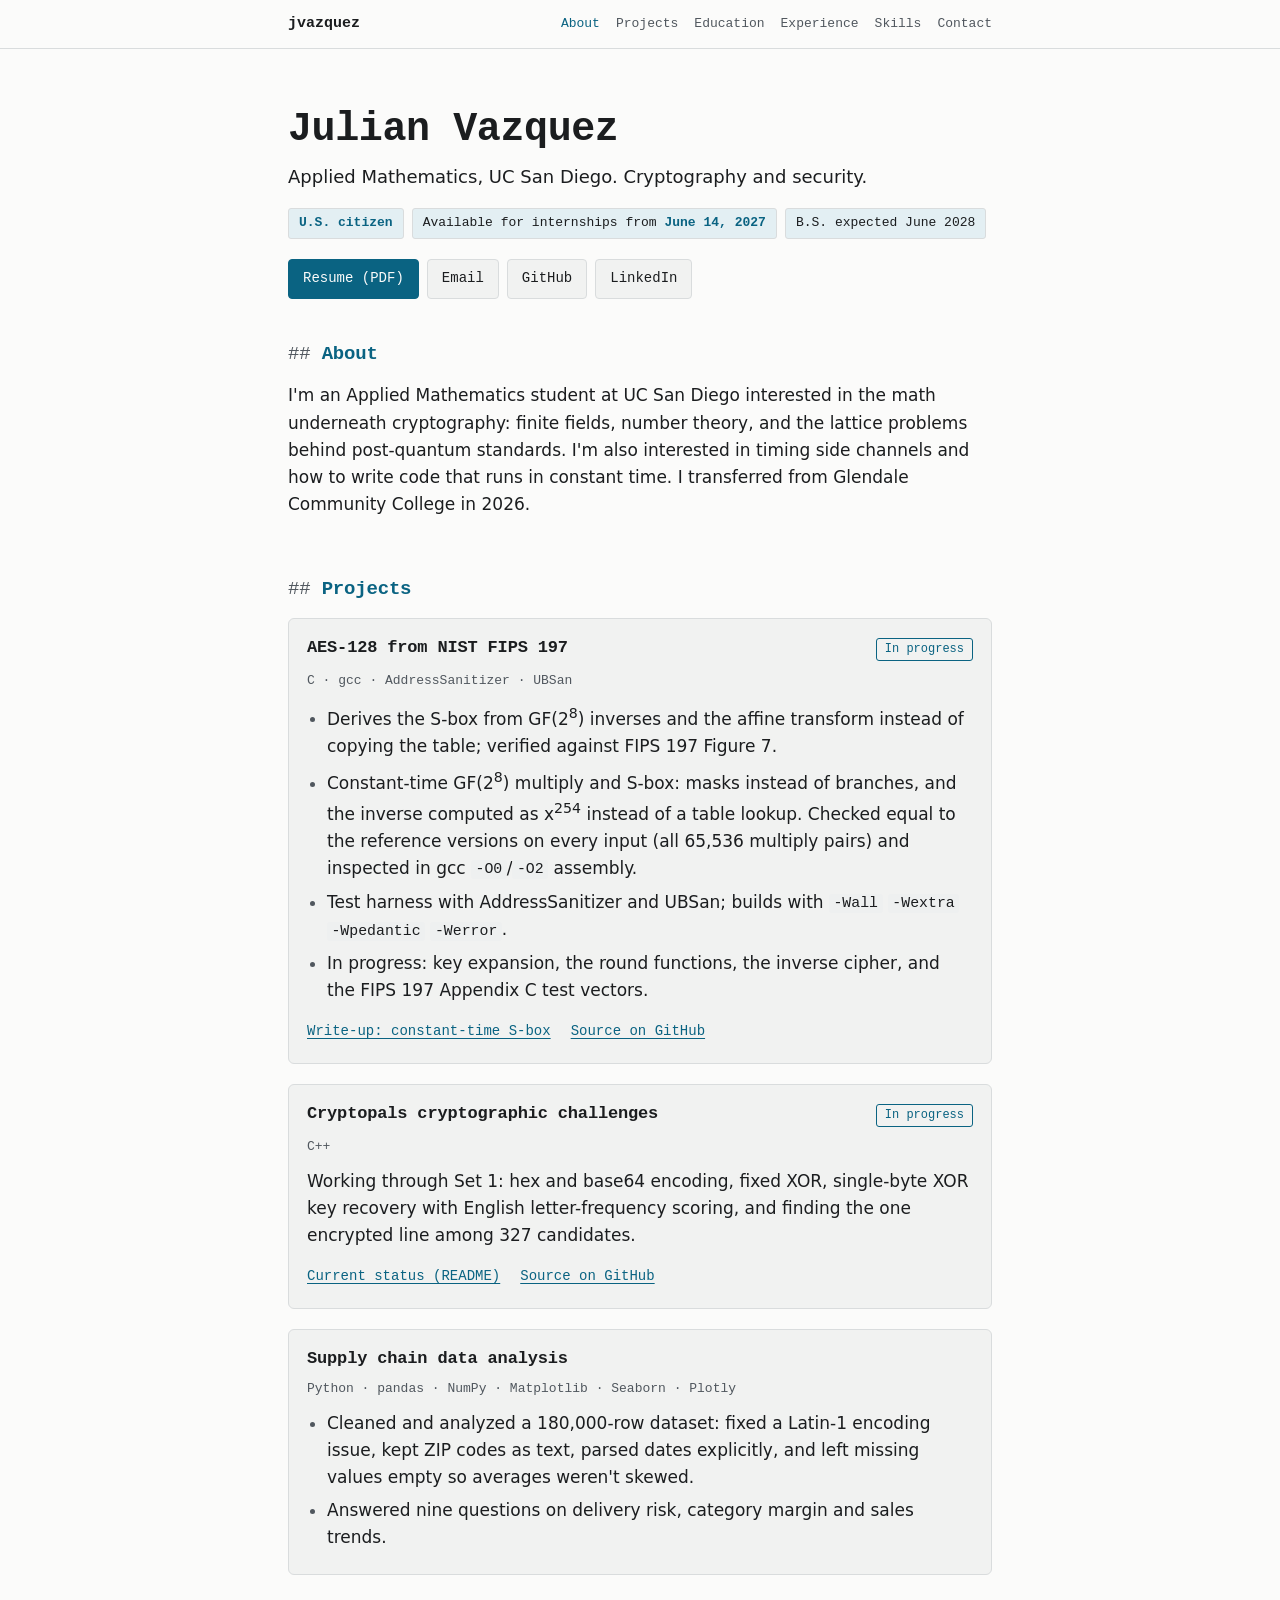
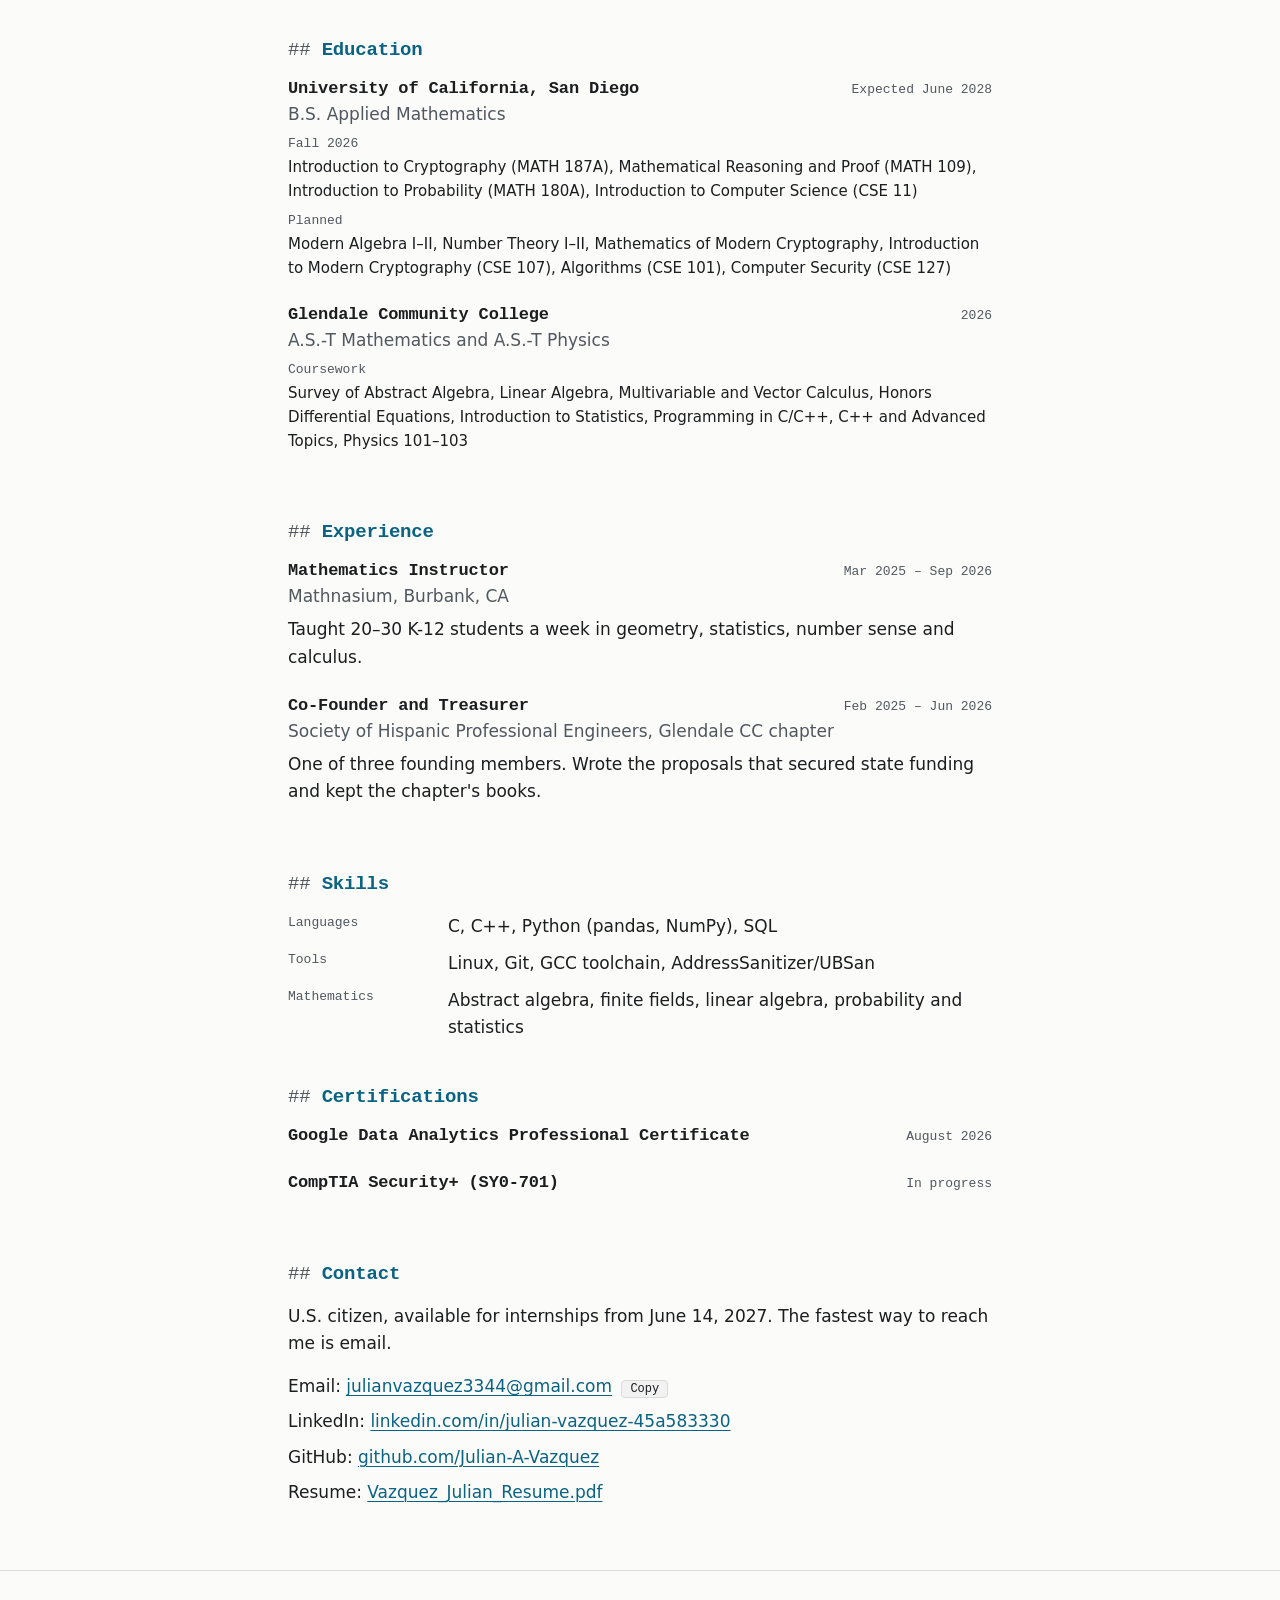
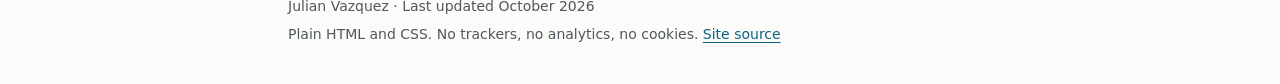
==== index.html @ f9cd2e95 "Add portfolio site: one-page index, AES-128 write-up, 404 Plain static HTML/CSS with a small optiona" ====
<!DOCTYPE html>
<html lang="en">
<head>
  <meta charset="utf-8">
  <meta name="viewport" content="width=device-width, initial-scale=1">
  <title>Julian Vazquez · Applied Mathematics, Cryptography and Security</title>
  <meta name="description" content="Julian Vazquez, Applied Mathematics student at UC San Diego focused on cryptography and security. U.S. citizen, available for internships from June 14, 2027.">
  <meta name="author" content="Julian Vazquez">
  <link rel="canonical" href="https://julian-a-vazquez.github.io/">
  <meta name="color-scheme" content="light dark">
  <meta name="theme-color" content="#fbfbfa" media="(prefers-color-scheme: light)">
  <meta name="theme-color" content="#111416" media="(prefers-color-scheme: dark)">
  <meta property="og:type" content="website">
  <meta property="og:title" content="Julian Vazquez · Cryptography and Security">
  <meta property="og:description" content="Applied Mathematics, UC San Diego. AES-128 from FIPS 197 in constant-time C, Cryptopals in C++. U.S. citizen, available for internships from June 14, 2027.">
  <meta property="og:url" content="https://julian-a-vazquez.github.io/">
  <!-- TODO (optional): add a 1200x630 preview image at assets/og-image.png and uncomment:
  <meta property="og:image" content="https://julian-a-vazquez.github.io/assets/og-image.png"> -->
  <link rel="icon" href="assets/favicon.svg" type="image/svg+xml">
  <link rel="stylesheet" href="css/style.css">
  <script src="js/main.js" defer></script>
</head>
<body>
  <a class="skip-link" href="#main">Skip to content</a>

  <nav class="site-nav" aria-label="Sections">
    <div class="wrap">
      <a class="home" href="#top">jvazquez</a>
      <ul>
        <li class="nav-optional"><a href="#about">About</a></li>
        <li><a href="#projects">Projects</a></li>
        <li><a href="#education">Education</a></li>
        <li class="nav-optional"><a href="#experience">Experience</a></li>
        <li class="nav-optional"><a href="#skills">Skills</a></li>
        <li><a href="#contact">Contact</a></li>
      </ul>
    </div>
  </nav>

  <main id="main">
    <header class="hero wrap" id="top">
      <!-- TODO (optional): add a headshot. Save it as assets/photo.jpg (square, about 400x400),
           then add above the <h1>:
           <img src="assets/photo.jpg" alt="Julian Vazquez" width="120" height="120" class="photo">
           and a .photo rule in css/style.css (e.g. border-radius: 50%). -->
      <h1>Julian Vazquez</h1>
      <p class="tagline">Applied Mathematics, UC San Diego. Cryptography and security.</p>

      <ul class="facts">
        <li><strong>U.S. citizen</strong></li>
        <li>Available for internships from <strong>June 14, 2027</strong></li>
        <li>B.S. expected June 2028</li>
      </ul>

      <ul class="links">
        <li><a class="button primary" href="assets/Vazquez_Julian_Resume.pdf" download type="application/pdf">Resume (PDF)</a></li>
        <li><a class="button" href="mailto:julianvazquez3344@gmail.com">Email</a></li>
        <li><a class="button" href="https://github.com/Julian-A-Vazquez">GitHub</a></li>
        <li><a class="button" href="https://www.linkedin.com/in/julian-vazquez-45a583330">LinkedIn</a></li>
      </ul>
    </header>

    <section id="about" class="wrap" aria-labelledby="about-h">
      <h2 id="about-h">About</h2>
      <p>
        I'm an Applied Mathematics student at UC San Diego interested in the math underneath
        cryptography: finite fields, number theory, and the lattice problems behind post-quantum
        standards. I'm also interested in timing side channels and how to write code that runs in
        constant time. I transferred from Glendale Community College in 2026.
      </p>
    </section>

    <section id="projects" class="wrap" aria-labelledby="projects-h">
      <h2 id="projects-h">Projects</h2>

      <article class="card" aria-labelledby="p-aes">
        <div class="card-head">
          <h3 id="p-aes">AES-128 from NIST FIPS 197</h3>
          <span class="tag progress">In progress</span>
        </div>
        <p class="stack">C · gcc · AddressSanitizer · UBSan</p>
        <ul class="bullets">
          <li>Derives the S-box from GF(2<sup>8</sup>) inverses and the affine transform instead of
            copying the table; verified against FIPS 197 Figure 7.</li>
          <li>Constant-time GF(2<sup>8</sup>) multiply and S-box: masks instead of branches, and the
            inverse computed as x<sup>254</sup> instead of a table lookup. Checked equal to the
            reference versions on every input (all 65,536 multiply pairs) and inspected in
            gcc <code>-O0</code>/<code>-O2</code> assembly.</li>
          <li>Test harness with AddressSanitizer and UBSan; builds with
            <code>-Wall</code> <code>-Wextra</code> <code>-Wpedantic</code> <code>-Werror</code>.</li>
          <li>In progress: key expansion, the round functions, the inverse cipher, and the FIPS 197
            Appendix C test vectors.</li>
        </ul>
        <ul class="card-links">
          <li><a href="aes.html">Write-up: constant-time S-box</a></li>
          <li><a href="https://github.com/Julian-A-Vazquez/aes-128-fips197">Source on GitHub</a></li>
        </ul>
      </article>

      <article class="card" aria-labelledby="p-cryptopals">
        <div class="card-head">
          <h3 id="p-cryptopals">Cryptopals cryptographic challenges</h3>
          <span class="tag progress">In progress</span>
        </div>
        <p class="stack">C++</p>
        <p>
          Working through Set 1: hex and base64 encoding, fixed XOR, single-byte XOR key recovery
          with English letter-frequency scoring, and finding the one encrypted line among 327
          candidates.
        </p>
        <ul class="card-links">
          <li><a href="https://github.com/Julian-A-Vazquez/cryptopals-cryptographic-challenges#readme">Current status (README)</a></li>
          <li><a href="https://github.com/Julian-A-Vazquez/cryptopals-cryptographic-challenges">Source on GitHub</a></li>
        </ul>
      </article>

      <article class="card" aria-labelledby="p-supply">
        <div class="card-head">
          <h3 id="p-supply">Supply chain data analysis</h3>
        </div>
        <p class="stack">Python · pandas · NumPy · Matplotlib · Seaborn · Plotly</p>
        <ul class="bullets">
          <li>Cleaned and analyzed a 180,000-row dataset: fixed a Latin-1 encoding issue, kept ZIP
            codes as text, parsed dates explicitly, and left missing values empty so averages
            weren't skewed.</li>
          <li>Answered nine questions on delivery risk, category margin and sales trends.</li>
        </ul>
        <!-- TODO: no repository or notebook link was provided for this project. If one exists,
             add it here in the same format as the other cards:
             <ul class="card-links"><li><a href="https://github.com/Julian-A-Vazquez/REPO">Source on GitHub</a></li></ul>
             and re-check that the bullets above match what the repo shows. -->
      </article>
    </section>

    <section id="education" class="wrap" aria-labelledby="education-h">
      <h2 id="education-h">Education</h2>

      <div class="entry">
        <div class="entry-head">
          <h3>University of California, San Diego</h3>
          <span class="date">Expected June 2028</span>
        </div>
        <p class="where">B.S. Applied Mathematics</p>
        <dl class="courses">
          <dt>Fall 2026</dt>
          <dd>Introduction to Cryptography (MATH 187A), Mathematical Reasoning and Proof (MATH 109),
            Introduction to Probability (MATH 180A), Introduction to Computer Science (CSE 11)</dd>
          <dt>Planned</dt>
          <dd>Modern Algebra I–II, Number Theory I–II, Mathematics of Modern Cryptography,
            Introduction to Modern Cryptography (CSE 107), Algorithms (CSE 101),
            Computer Security (CSE 127)</dd>
        </dl>
      </div>

      <div class="entry">
        <div class="entry-head">
          <h3>Glendale Community College</h3>
          <span class="date">2026</span>
        </div>
        <p class="where">A.S.-T Mathematics and A.S.-T Physics</p>
        <dl class="courses">
          <dt>Coursework</dt>
          <dd>Survey of Abstract Algebra, Linear Algebra, Multivariable and Vector Calculus,
            Honors Differential Equations, Introduction to Statistics, Programming in C/C++,
            C++ and Advanced Topics, Physics 101–103</dd>
        </dl>
      </div>
    </section>

    <section id="experience" class="wrap" aria-labelledby="experience-h">
      <h2 id="experience-h">Experience</h2>

      <div class="entry">
        <div class="entry-head">
          <h3>Mathematics Instructor</h3>
          <span class="date">Mar 2025 – Sep 2026</span>
        </div>
        <p class="where">Mathnasium, Burbank, CA</p>
        <p>Taught 20–30 K-12 students a week in geometry, statistics, number sense and calculus.</p>
      </div>

      <div class="entry">
        <div class="entry-head">
          <h3>Co-Founder and Treasurer</h3>
          <span class="date">Feb 2025 – Jun 2026</span>
        </div>
        <p class="where">Society of Hispanic Professional Engineers, Glendale CC chapter</p>
        <p>One of three founding members. Wrote the proposals that secured state funding and kept
          the chapter's books.</p>
      </div>
    </section>

    <section id="skills" class="wrap" aria-labelledby="skills-h">
      <h2 id="skills-h">Skills</h2>
      <dl class="skills">
        <dt>Languages</dt>
        <dd>C, C++, Python (pandas, NumPy), SQL</dd>
        <dt>Tools</dt>
        <dd>Linux, Git, GCC toolchain, AddressSanitizer/UBSan</dd>
        <dt>Mathematics</dt>
        <dd>Abstract algebra, finite fields, linear algebra, probability and statistics</dd>
      </dl>
    </section>

    <section id="certifications" class="wrap" aria-labelledby="certifications-h">
      <h2 id="certifications-h">Certifications</h2>
      <div class="entry">
        <div class="entry-head">
          <h3>Google Data Analytics Professional Certificate</h3>
          <span class="date">August 2026</span>
        </div>
        <!-- TODO (optional): link the credential (Coursera/Credly verification URL) here. -->
      </div>
      <div class="entry">
        <div class="entry-head">
          <h3>CompTIA Security+ (SY0-701)</h3>
          <span class="date">In progress</span>
        </div>
      </div>
    </section>

    <section id="contact" class="wrap" aria-labelledby="contact-h">
      <h2 id="contact-h">Contact</h2>
      <p>
        U.S. citizen, available for internships from June 14, 2027. The fastest way to reach me is
        email.
      </p>
      <ul class="plain">
        <li>Email: <a href="mailto:julianvazquez3344@gmail.com">julianvazquez3344@gmail.com</a>
          <button type="button" class="button copy-btn" data-copy="julianvazquez3344@gmail.com" hidden>Copy</button>
          <span class="copy-status" data-copy-status aria-live="polite"></span></li>
        <li>LinkedIn: <a href="https://www.linkedin.com/in/julian-vazquez-45a583330">linkedin.com/in/julian-vazquez-45a583330</a></li>
        <li>GitHub: <a href="https://github.com/Julian-A-Vazquez">github.com/Julian-A-Vazquez</a></li>
        <li>Resume: <a href="assets/Vazquez_Julian_Resume.pdf" download type="application/pdf">Vazquez_Julian_Resume.pdf</a></li>
      </ul>
    </section>
  </main>

  <footer class="site-footer">
    <div class="wrap">
      <p>Julian Vazquez · Last updated October 2026</p>
      <p>Plain HTML and CSS. No trackers, no analytics, no cookies.
        <a href="https://github.com/Julian-A-Vazquez/Julian-A-Vazquez.github.io">Site source</a></p>
    </div>
  </footer>
</body>
</html>
---- css/style.css ----
/* Julian Vazquez — portfolio stylesheet.
   One accent color, system fonts only (no web-font requests), light and dark
   themes from prefers-color-scheme. */

:root {
  color-scheme: light dark;

  --bg: #fbfbfa;
  --surface: #f1f2f1;
  --text: #1b1d1f;
  --muted: #50575e;
  --border: #d9dcdd;
  --accent: #0a6382;
  --accent-soft: #e3eff3;
  --code-bg: #eef0f0;

  --mono: ui-monospace, "SFMono-Regular", Menlo, Consolas, "Liberation Mono", monospace;
  --sans: system-ui, -apple-system, "Segoe UI", Roboto, "Helvetica Neue", Arial, sans-serif;

  --measure: 44rem;
  --gutter: 1rem;
}

@media (prefers-color-scheme: dark) {
  :root {
    --bg: #111416;
    --surface: #181c1f;
    --text: #e3e6e8;
    --muted: #a3abb2;
    --border: #2c3236;
    --accent: #6cc6e3;
    --accent-soft: #15272e;
    --code-bg: #1a1f22;
  }
}

*,
*::before,
*::after {
  box-sizing: border-box;
}

html {
  -webkit-text-size-adjust: 100%;
  text-size-adjust: 100%;
  scroll-padding-top: 4rem;
}

@media (prefers-reduced-motion: no-preference) {
  html {
    scroll-behavior: smooth;
  }
}

body {
  margin: 0;
  background: var(--bg);
  color: var(--text);
  font-family: var(--sans);
  font-size: 1.0625rem;
  line-height: 1.6;
}

/* ---------- Layout ---------- */

.wrap {
  width: 100%;
  max-width: calc(var(--measure) + 2 * var(--gutter));
  margin: 0 auto;
  padding-left: var(--gutter);
  padding-right: var(--gutter);
}

main {
  padding-bottom: 3rem;
}

section {
  padding: 2.25rem 0 0.5rem;
}

/* ---------- Skip link ---------- */

.skip-link {
  position: absolute;
  left: var(--gutter);
  top: -3rem;
  z-index: 10;
  padding: 0.5rem 0.75rem;
  background: var(--text);
  color: var(--bg);
  font-family: var(--mono);
  font-size: 0.875rem;
}

.skip-link:focus {
  top: 0.5rem;
}

/* ---------- Site nav ---------- */

.site-nav {
  position: sticky;
  top: 0;
  z-index: 5;
  background: var(--bg);
  border-bottom: 1px solid var(--border);
}

.site-nav .wrap {
  display: flex;
  align-items: center;
  gap: 1rem;
  min-height: 3rem;
}

.site-nav .home {
  font-family: var(--mono);
  font-weight: 700;
  font-size: 0.9375rem;
  color: var(--text);
  text-decoration: none;
  white-space: nowrap;
}

.site-nav ul {
  display: flex;
  gap: 0.25rem 1rem;
  margin: 0 0 0 auto;
  padding: 0;
  list-style: none;
  overflow-x: auto;
  scrollbar-width: none;
}

.site-nav ul::-webkit-scrollbar {
  display: none;
}

.site-nav ul a {
  display: inline-block;
  padding: 0.75rem 0;
  font-family: var(--mono);
  font-size: 0.8125rem;
  color: var(--muted);
  text-decoration: none;
  white-space: nowrap;
}

.site-nav ul a:hover,
.site-nav ul a[aria-current="true"] {
  color: var(--accent);
}

/* On narrow screens show only the most useful nav items. */
@media (max-width: 34rem) {
  .site-nav .nav-optional {
    display: none;
  }
}

/* ---------- Type ---------- */

h1,
h2,
h3 {
  font-family: var(--mono);
  line-height: 1.25;
  letter-spacing: -0.01em;
}

h1 {
  margin: 0 0 0.5rem;
  font-size: 2rem;
}

h2 {
  margin: 0 0 1rem;
  font-size: 1.1875rem;
  color: var(--accent);
}

h2::before {
  content: "## ";
  color: var(--muted);
  font-weight: 400;
}

h3 {
  margin: 0;
  font-size: 1.0625rem;
}

p {
  margin: 0 0 1rem;
}

a {
  color: var(--accent);
  text-underline-offset: 0.18em;
  text-decoration-thickness: 1px;
}

a:hover {
  text-decoration-thickness: 2px;
}

:focus-visible {
  outline: 2px solid var(--accent);
  outline-offset: 2px;
}

strong {
  font-weight: 650;
}

.muted {
  color: var(--muted);
}

code,
pre,
kbd {
  font-family: var(--mono);
  font-size: 0.875em;
}

:not(pre) > code {
  padding: 0.1em 0.3em;
  background: var(--code-bg);
  border-radius: 3px;
  white-space: nowrap;
}

pre {
  margin: 0 0 1rem;
  padding: 0.875rem 1rem;
  overflow-x: auto;
  background: var(--code-bg);
  border: 1px solid var(--border);
  border-radius: 4px;
  line-height: 1.5;
  tab-size: 4;
}

pre code {
  font-size: 0.8125rem;
}

figure {
  margin: 0 0 1.25rem;
}

figcaption {
  margin-top: -0.5rem;
  margin-bottom: 1rem;
  font-size: 0.875rem;
  color: var(--muted);
}

ul.plain {
  margin: 0;
  padding: 0;
  list-style: none;
}

ul.bullets {
  margin: 0 0 1rem;
  padding-left: 1.25rem;
}

ul.bullets li {
  margin-bottom: 0.375rem;
}

ul.bullets li::marker {
  color: var(--muted);
}

/* ---------- Hero ---------- */

.hero {
  padding-top: 2.5rem;
  padding-bottom: 0.5rem;
}

.hero .tagline {
  margin: 0 0 0.25rem;
  font-size: 1.125rem;
}

.facts {
  display: flex;
  flex-wrap: wrap;
  gap: 0.5rem;
  margin: 1rem 0 1.25rem;
  padding: 0;
  list-style: none;
}

.facts li {
  padding: 0.25rem 0.625rem;
  font-family: var(--mono);
  font-size: 0.8125rem;
  color: var(--text);
  background: var(--accent-soft);
  border: 1px solid var(--border);
  border-radius: 3px;
}

.facts li strong {
  color: var(--accent);
}

.links {
  display: flex;
  flex-wrap: wrap;
  gap: 0.5rem;
  margin: 0;
  padding: 0;
  list-style: none;
}

.button {
  display: inline-flex;
  align-items: center;
  gap: 0.4rem;
  min-height: 2.5rem;
  padding: 0.4rem 0.875rem;
  font-family: var(--mono);
  font-size: 0.875rem;
  color: var(--text);
  text-decoration: none;
  background: var(--surface);
  border: 1px solid var(--border);
  border-radius: 4px;
  cursor: pointer;
}

.button:hover {
  border-color: var(--accent);
  color: var(--accent);
  text-decoration: none;
}

.button.primary {
  color: var(--bg);
  background: var(--accent);
  border-color: var(--accent);
}

.button.primary:hover {
  color: var(--bg);
  background: var(--text);
  border-color: var(--text);
}

/* ---------- Cards / entries ---------- */

.card {
  margin-bottom: 1.25rem;
  padding: 1.125rem 1.125rem 0.375rem;
  background: var(--surface);
  border: 1px solid var(--border);
  border-radius: 6px;
}

.card:hover {
  border-color: var(--muted);
}

.card-head {
  display: flex;
  flex-wrap: wrap;
  align-items: baseline;
  justify-content: space-between;
  gap: 0.25rem 1rem;
  margin-bottom: 0.625rem;
}

.tag {
  display: inline-block;
  padding: 0.05rem 0.5rem;
  font-family: var(--mono);
  font-size: 0.75rem;
  color: var(--muted);
  border: 1px solid var(--border);
  border-radius: 3px;
  white-space: nowrap;
}

.tag.progress {
  color: var(--accent);
  border-color: var(--accent);
}

.stack {
  margin: 0 0 0.625rem;
  font-family: var(--mono);
  font-size: 0.8125rem;
  color: var(--muted);
}

.card-links {
  display: flex;
  flex-wrap: wrap;
  gap: 0.25rem 1.25rem;
  margin: 0 0 0.875rem;
  padding: 0;
  list-style: none;
  font-family: var(--mono);
  font-size: 0.875rem;
}

.entry {
  margin-bottom: 1.5rem;
}

.entry-head {
  display: flex;
  flex-wrap: wrap;
  align-items: baseline;
  justify-content: space-between;
  gap: 0 1rem;
}

.entry .where {
  margin: 0 0 0.375rem;
  color: var(--muted);
}

.date {
  font-family: var(--mono);
  font-size: 0.8125rem;
  color: var(--muted);
  white-space: nowrap;
}

.courses {
  margin: 0 0 0.75rem;
  font-size: 0.9375rem;
}

.courses dt {
  font-family: var(--mono);
  font-size: 0.8125rem;
  color: var(--muted);
}

.courses dd {
  margin: 0 0 0.5rem;
}

/* ---------- Skills ---------- */

.skills {
  display: grid;
  gap: 0.75rem;
  margin: 0;
}

.skills dt {
  font-family: var(--mono);
  font-size: 0.8125rem;
  color: var(--muted);
}

.skills dd {
  margin: 0;
}

@media (min-width: 40rem) {
  .skills {
    grid-template-columns: 9rem 1fr;
    gap: 0.625rem 1rem;
  }
}

/* ---------- Status table (project page) ---------- */

.status {
  width: 100%;
  margin: 0 0 1.25rem;
  border-collapse: collapse;
  font-size: 0.9375rem;
}

.status th,
.status td {
  padding: 0.5rem 0.5rem 0.5rem 0;
  text-align: left;
  vertical-align: top;
  border-bottom: 1px solid var(--border);
}

.status th {
  font-family: var(--mono);
  font-size: 0.8125rem;
  font-weight: 400;
  color: var(--muted);
}

.status td:first-child {
  width: 7.5rem;
  font-family: var(--mono);
  font-size: 0.8125rem;
  white-space: nowrap;
}

.done {
  color: var(--accent);
}

.todo-state {
  color: var(--muted);
}

/* ---------- Page header for sub-pages ---------- */

.page-head {
  padding-top: 2.25rem;
}

.breadcrumb {
  margin: 0 0 1rem;
  font-family: var(--mono);
  font-size: 0.875rem;
}

.lede {
  font-size: 1.125rem;
}

.toc {
  margin: 0 0 1rem;
  padding: 0.875rem 1rem;
  background: var(--surface);
  border: 1px solid var(--border);
  border-radius: 6px;
  font-family: var(--mono);
  font-size: 0.875rem;
}

.toc ol {
  margin: 0.25rem 0 0;
  padding-left: 1.5rem;
}

/* ---------- Footer ---------- */

.site-footer {
  padding: 1.5rem 0 2rem;
  border-top: 1px solid var(--border);
  font-size: 0.875rem;
  color: var(--muted);
}

.site-footer p {
  margin: 0 0 0.375rem;
}

/* ---------- Small helpers ---------- */

.visually-hidden {
  position: absolute !important;
  width: 1px;
  height: 1px;
  margin: -1px;
  padding: 0;
  overflow: hidden;
  clip: rect(0 0 0 0);
  white-space: nowrap;
  border: 0;
}

.copy-btn {
  min-height: 0;
  margin-left: 0.25rem;
  padding: 0.05rem 0.5rem;
  font-size: 0.75rem;
}

ul.plain li {
  margin-bottom: 0.5rem;
  overflow-wrap: anywhere;
}

.copy-status {
  font-family: var(--mono);
  font-size: 0.8125rem;
  color: var(--muted);
}

@media (min-width: 40rem) {
  :root {
    --gutter: 1.5rem;
  }

  h1 {
    font-size: 2.5rem;
  }

  .hero {
    padding-top: 3.5rem;
  }
}

@media print {
  .site-nav,
  .skip-link,
  .copy-btn {
    display: none;
  }

  a {
    color: inherit;
  }

  .card {
    break-inside: avoid;
  }
}
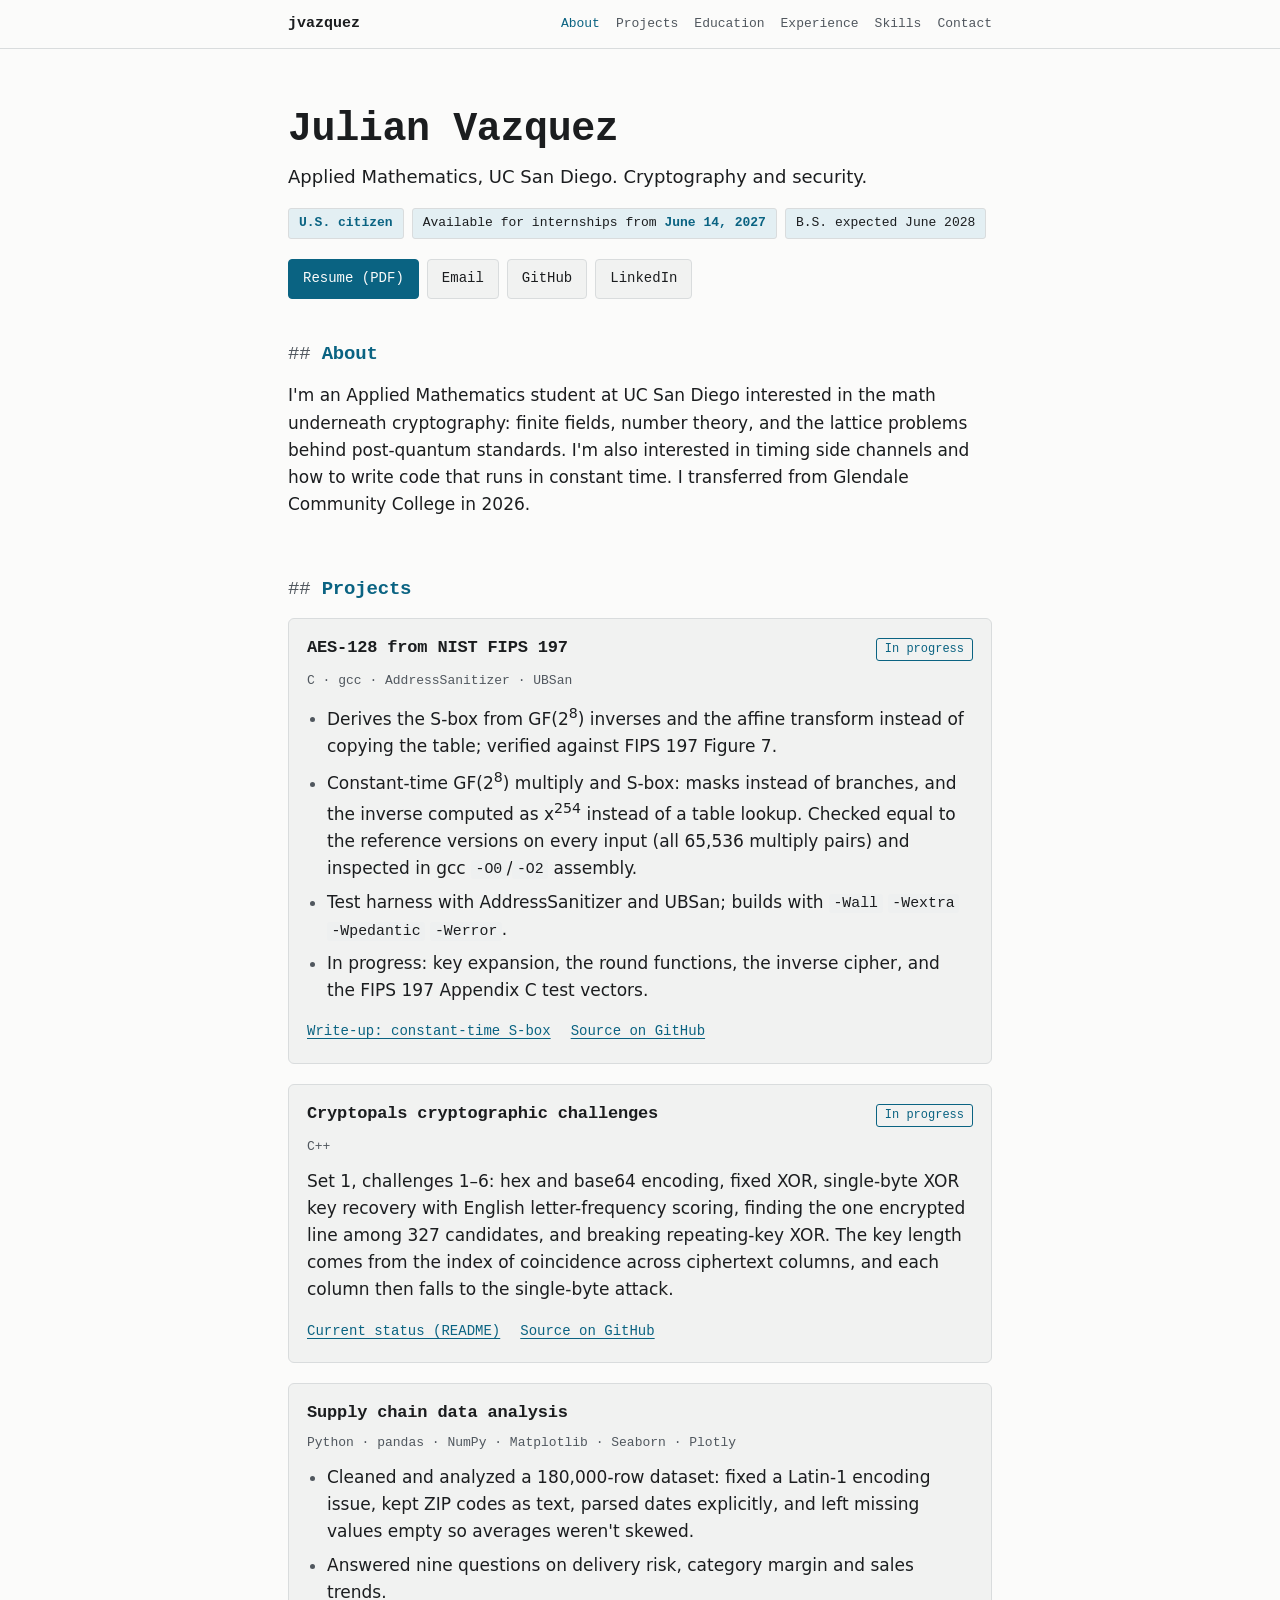
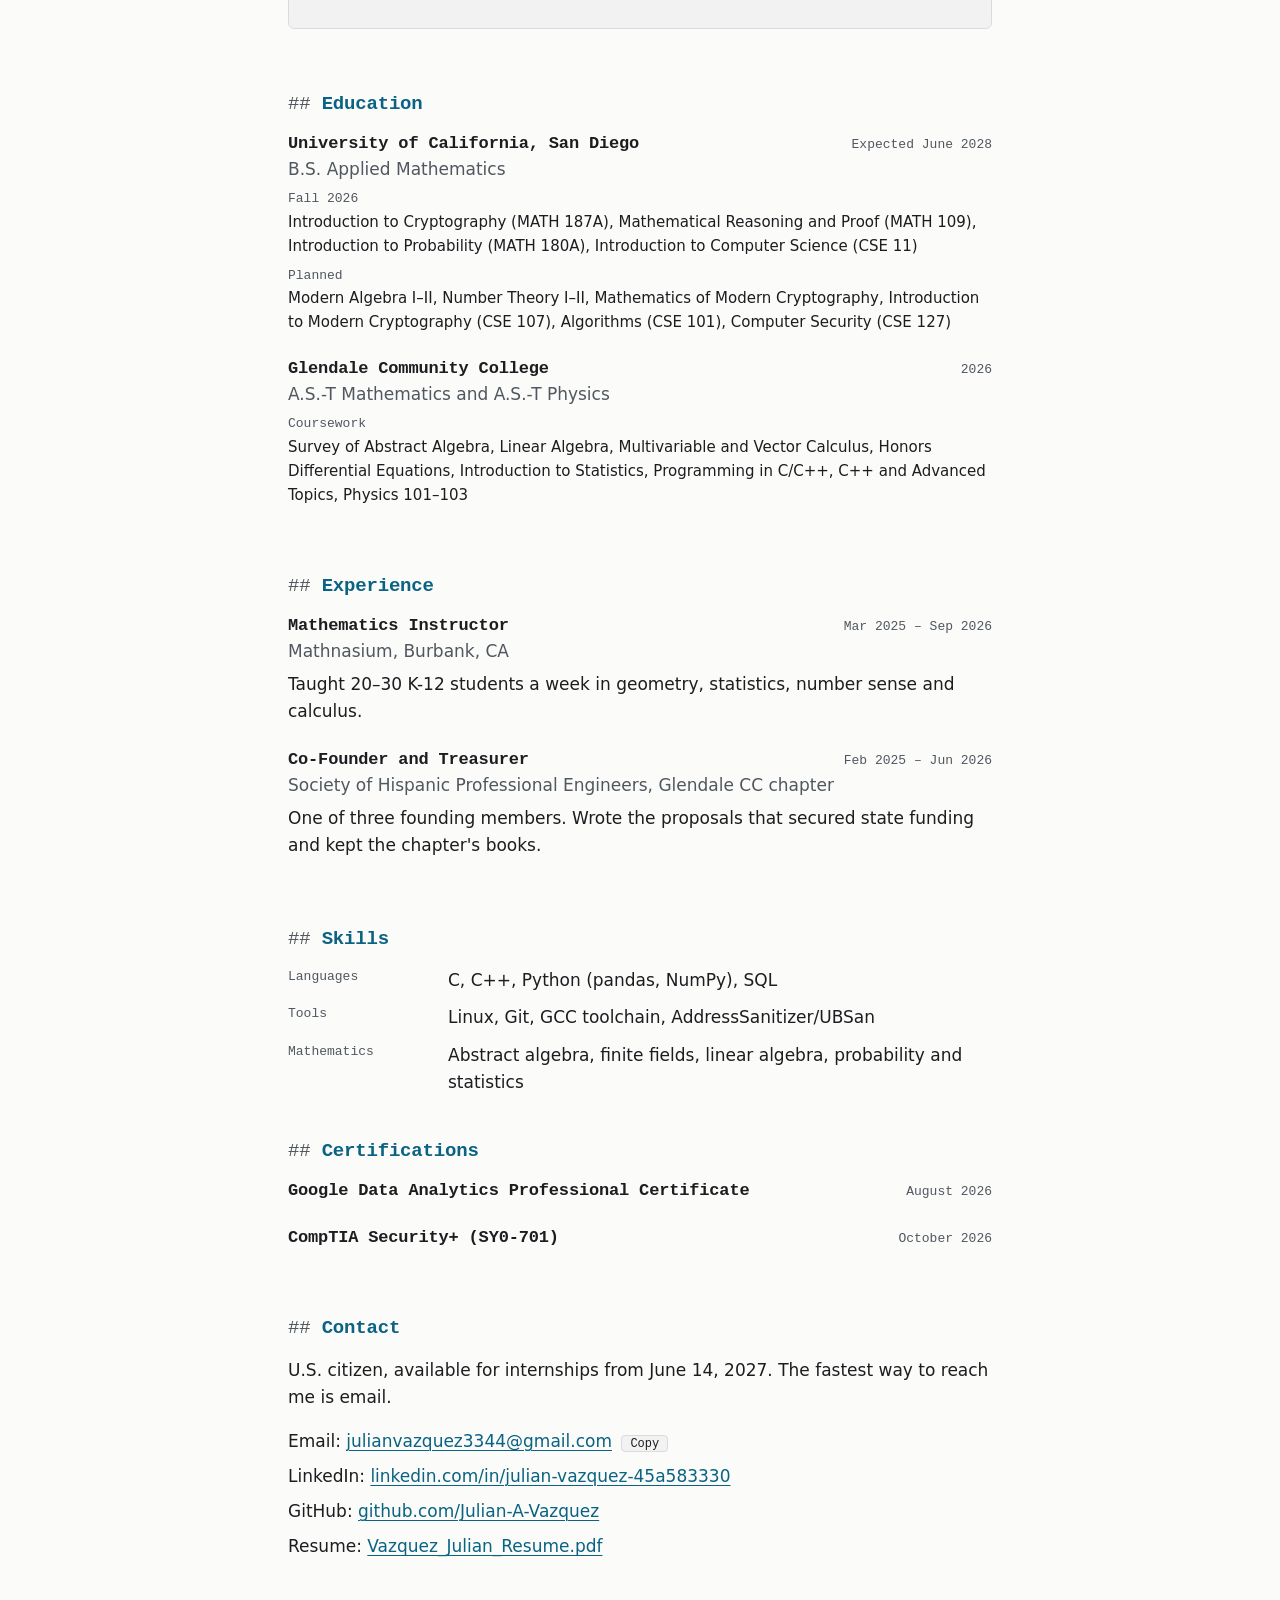
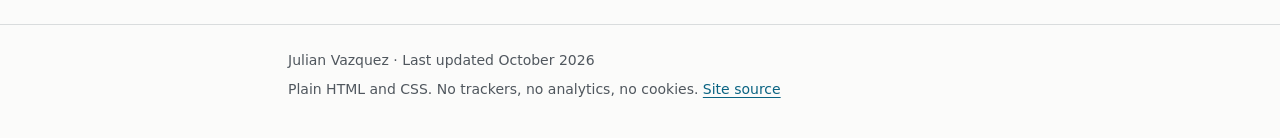
==== commit dbaa6da7: "Update resume and site: Security+ earned, Cryptopals Set 1 through 6 Security+ (SY0-701) moves from " ====
--- a/index.html
+++ b/index.html
@@ -104,9 +104,10 @@
         </div>
         <p class="stack">C++</p>
         <p>
-          Working through Set 1: hex and base64 encoding, fixed XOR, single-byte XOR key recovery
-          with English letter-frequency scoring, and finding the one encrypted line among 327
-          candidates.
+          Set 1, challenges 1&ndash;6: hex and base64 encoding, fixed XOR, single-byte XOR key
+          recovery with English letter-frequency scoring, finding the one encrypted line among 327
+          candidates, and breaking repeating-key XOR. The key length comes from the index of
+          coincidence across ciphertext columns, and each column then falls to the single-byte attack.
         </p>
         <ul class="card-links">
           <li><a href="https://github.com/Julian-A-Vazquez/cryptopals-cryptographic-challenges#readme">Current status (README)</a></li>
@@ -214,7 +215,7 @@
       <div class="entry">
         <div class="entry-head">
           <h3>CompTIA Security+ (SY0-701)</h3>
-          <span class="date">In progress</span>
+          <span class="date">October 2026</span>
         </div>
       </div>
     </section>
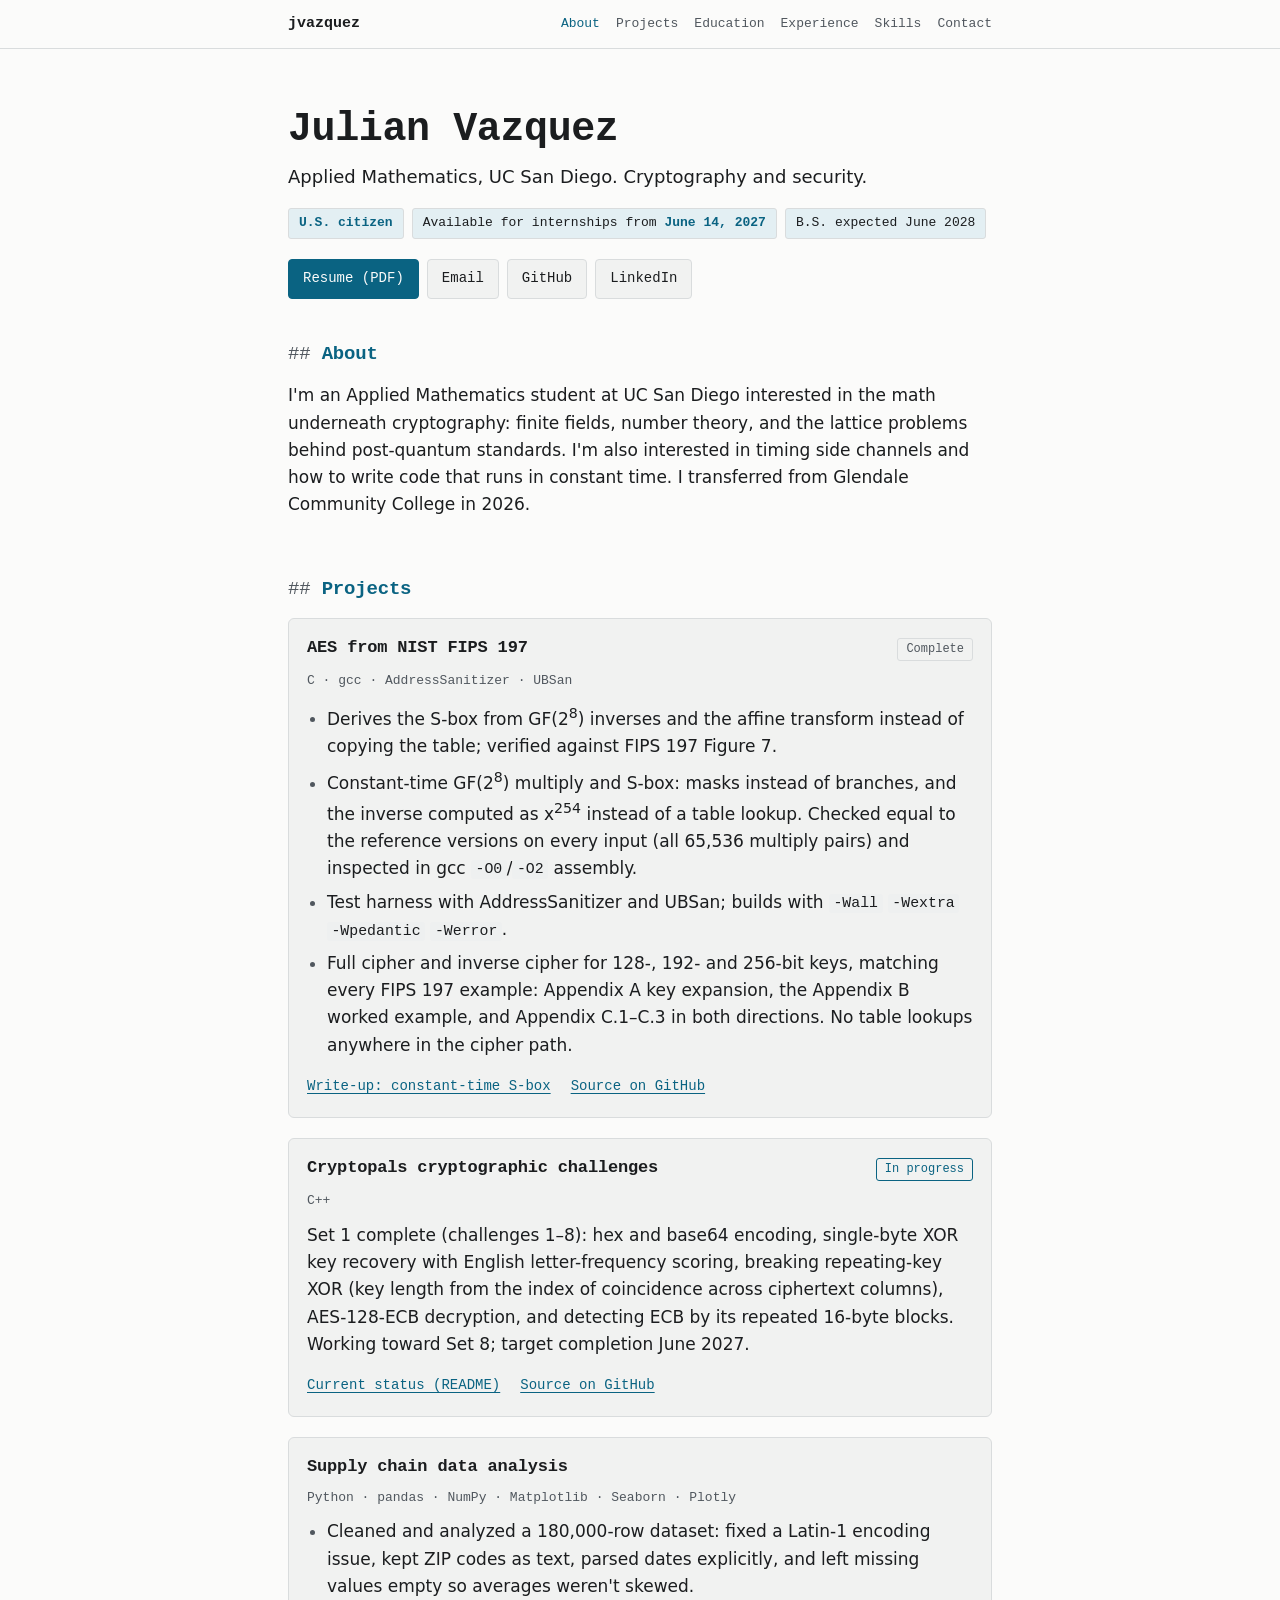
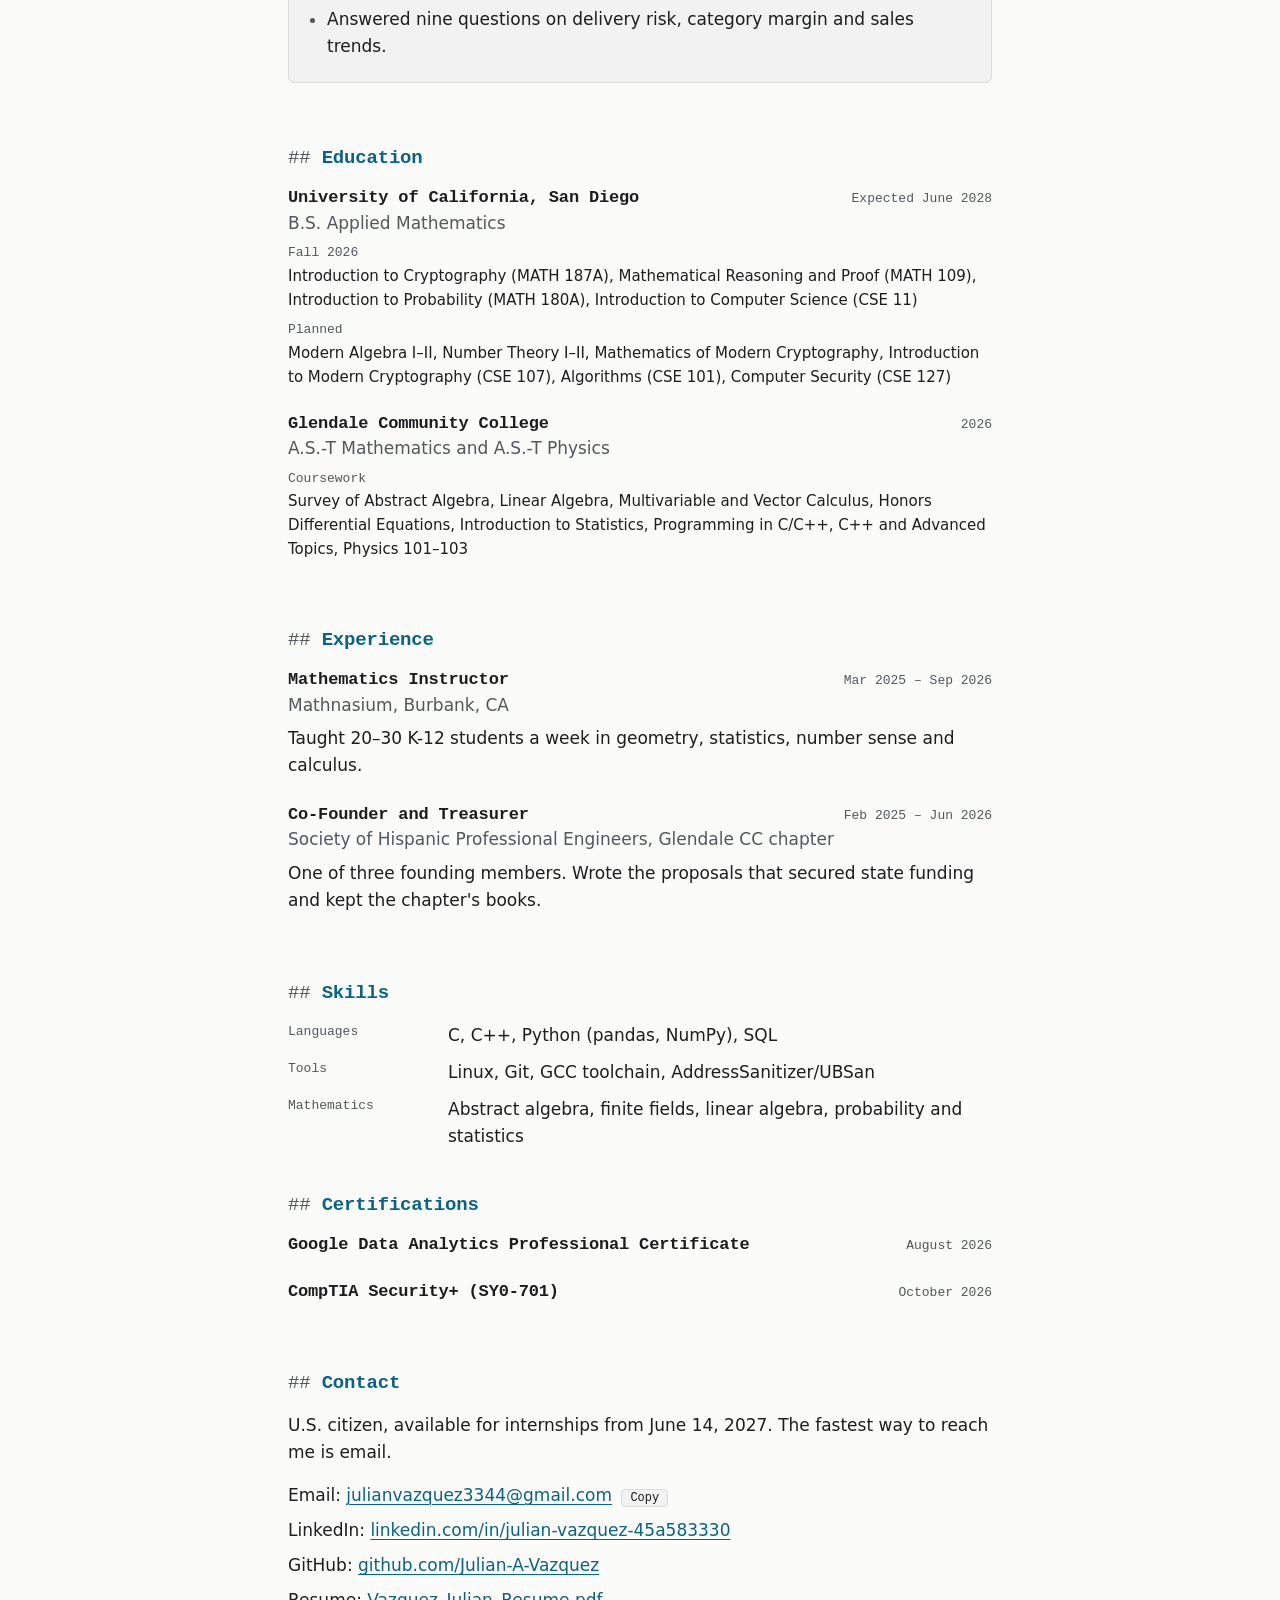
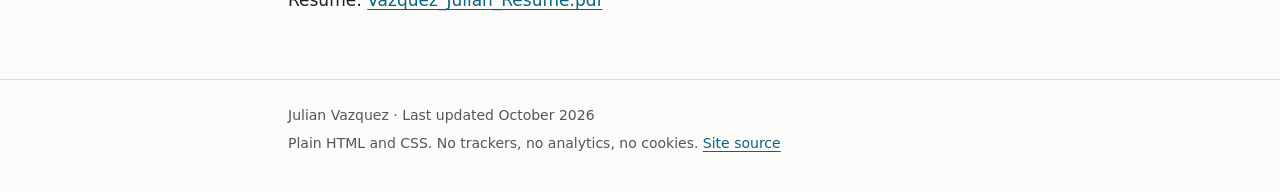
==== commit d5415713: "AES complete for 128/192/256-bit keys; Cryptopals Set 1 complete" ====
--- a/index.html
+++ b/index.html
@@ -12,7 +12,7 @@
   <meta name="theme-color" content="#111416" media="(prefers-color-scheme: dark)">
   <meta property="og:type" content="website">
   <meta property="og:title" content="Julian Vazquez · Cryptography and Security">
-  <meta property="og:description" content="Applied Mathematics, UC San Diego. AES-128 from FIPS 197 in constant-time C, Cryptopals in C++. U.S. citizen, available for internships from June 14, 2027.">
+  <meta property="og:description" content="Applied Mathematics, UC San Diego. AES (128/192/256) from FIPS 197 in constant-time C, Cryptopals in C++. U.S. citizen, available for internships from June 14, 2027.">
   <meta property="og:url" content="https://julian-a-vazquez.github.io/">
   <!-- TODO (optional): add a 1200x630 preview image at assets/og-image.png and uncomment:
   <meta property="og:image" content="https://julian-a-vazquez.github.io/assets/og-image.png"> -->
@@ -75,8 +75,8 @@
 
       <article class="card" aria-labelledby="p-aes">
         <div class="card-head">
-          <h3 id="p-aes">AES-128 from NIST FIPS 197</h3>
-          <span class="tag progress">In progress</span>
+          <h3 id="p-aes">AES from NIST FIPS 197</h3>
+          <span class="tag">Complete</span>
         </div>
         <p class="stack">C · gcc · AddressSanitizer · UBSan</p>
         <ul class="bullets">
@@ -88,8 +88,9 @@
             gcc <code>-O0</code>/<code>-O2</code> assembly.</li>
           <li>Test harness with AddressSanitizer and UBSan; builds with
             <code>-Wall</code> <code>-Wextra</code> <code>-Wpedantic</code> <code>-Werror</code>.</li>
-          <li>In progress: key expansion, the round functions, the inverse cipher, and the FIPS 197
-            Appendix C test vectors.</li>
+          <li>Full cipher and inverse cipher for 128-, 192- and 256-bit keys, matching every FIPS 197
+            example: Appendix A key expansion, the Appendix B worked example, and Appendix C.1&ndash;C.3
+            in both directions. No table lookups anywhere in the cipher path.</li>
         </ul>
         <ul class="card-links">
           <li><a href="aes.html">Write-up: constant-time S-box</a></li>
@@ -104,10 +105,10 @@
         </div>
         <p class="stack">C++</p>
         <p>
-          Set 1, challenges 1&ndash;6: hex and base64 encoding, fixed XOR, single-byte XOR key
-          recovery with English letter-frequency scoring, finding the one encrypted line among 327
-          candidates, and breaking repeating-key XOR. The key length comes from the index of
-          coincidence across ciphertext columns, and each column then falls to the single-byte attack.
+          Set 1 complete (challenges 1&ndash;8): hex and base64 encoding, single-byte XOR key
+          recovery with English letter-frequency scoring, breaking repeating-key XOR (key length from
+          the index of coincidence across ciphertext columns), AES-128-ECB decryption, and detecting
+          ECB by its repeated 16-byte blocks. Working toward Set 8; target completion June 2027.
         </p>
         <ul class="card-links">
           <li><a href="https://github.com/Julian-A-Vazquez/cryptopals-cryptographic-challenges#readme">Current status (README)</a></li>
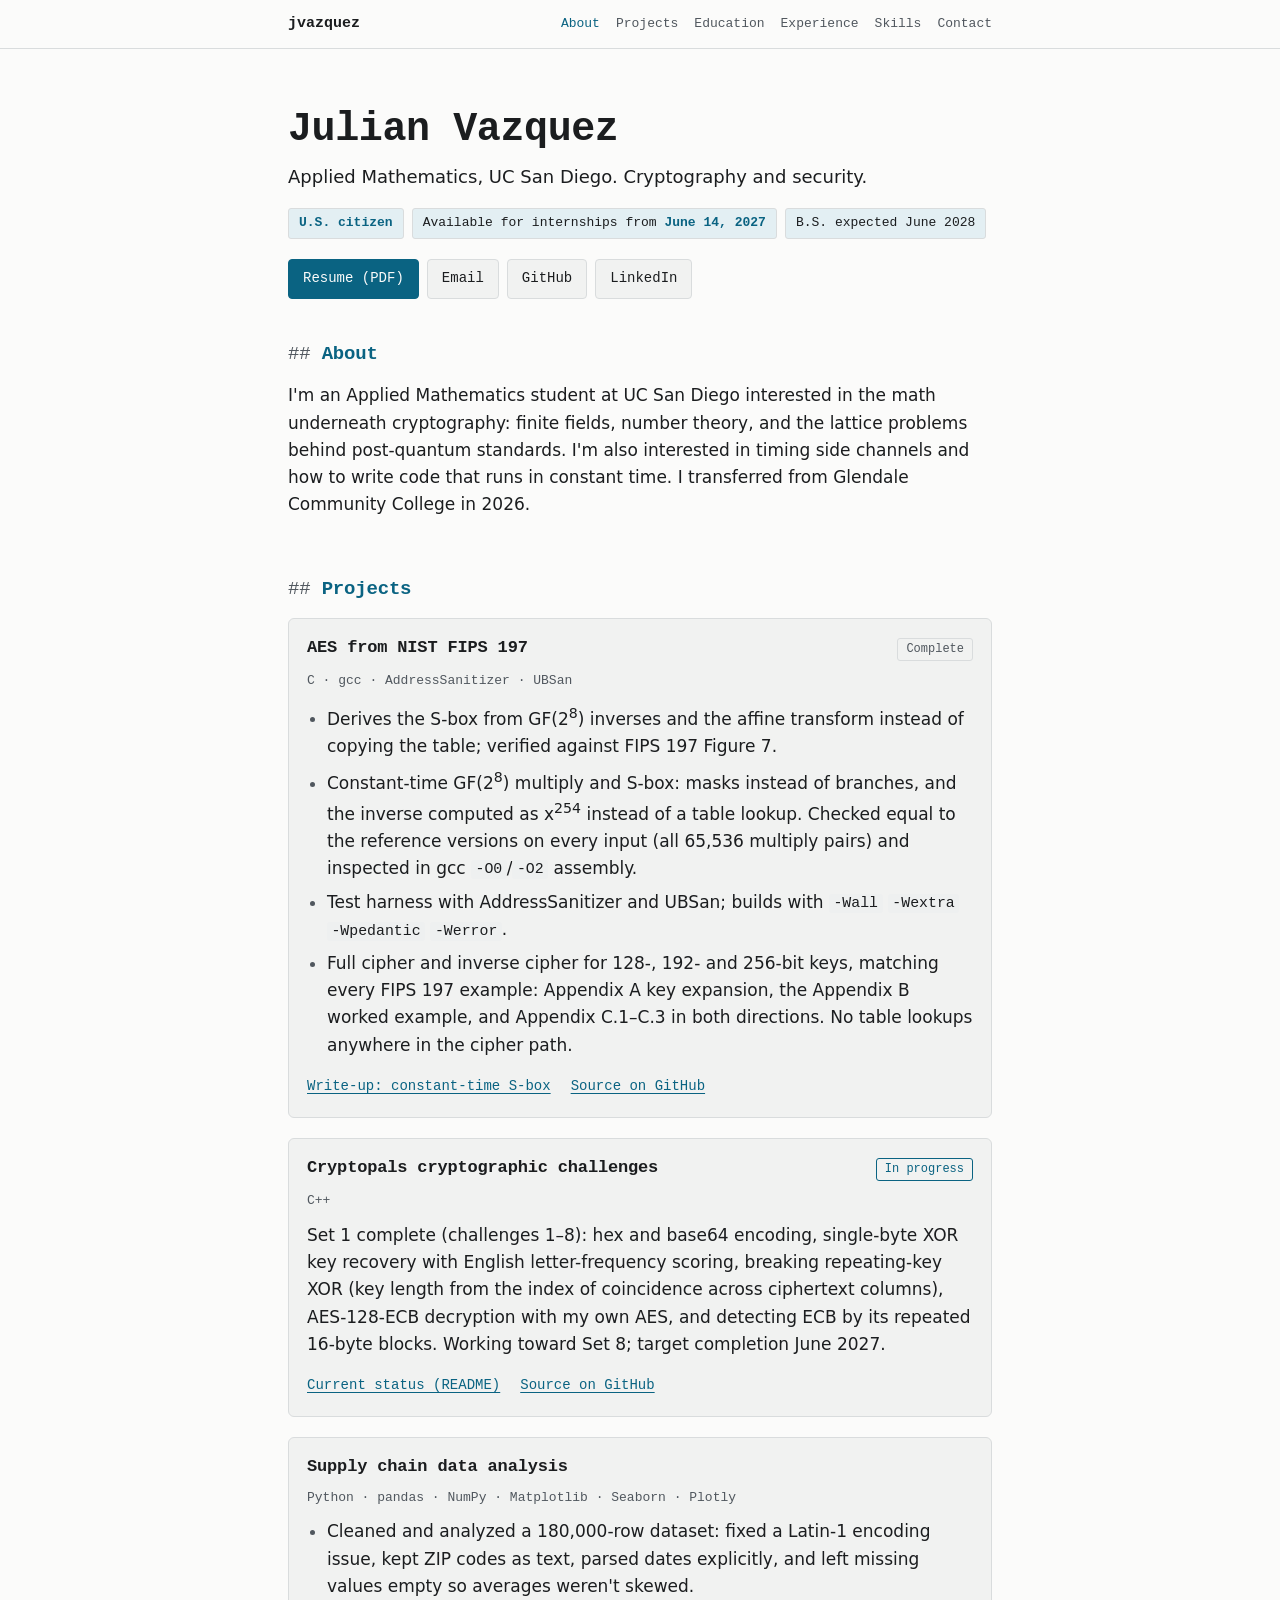
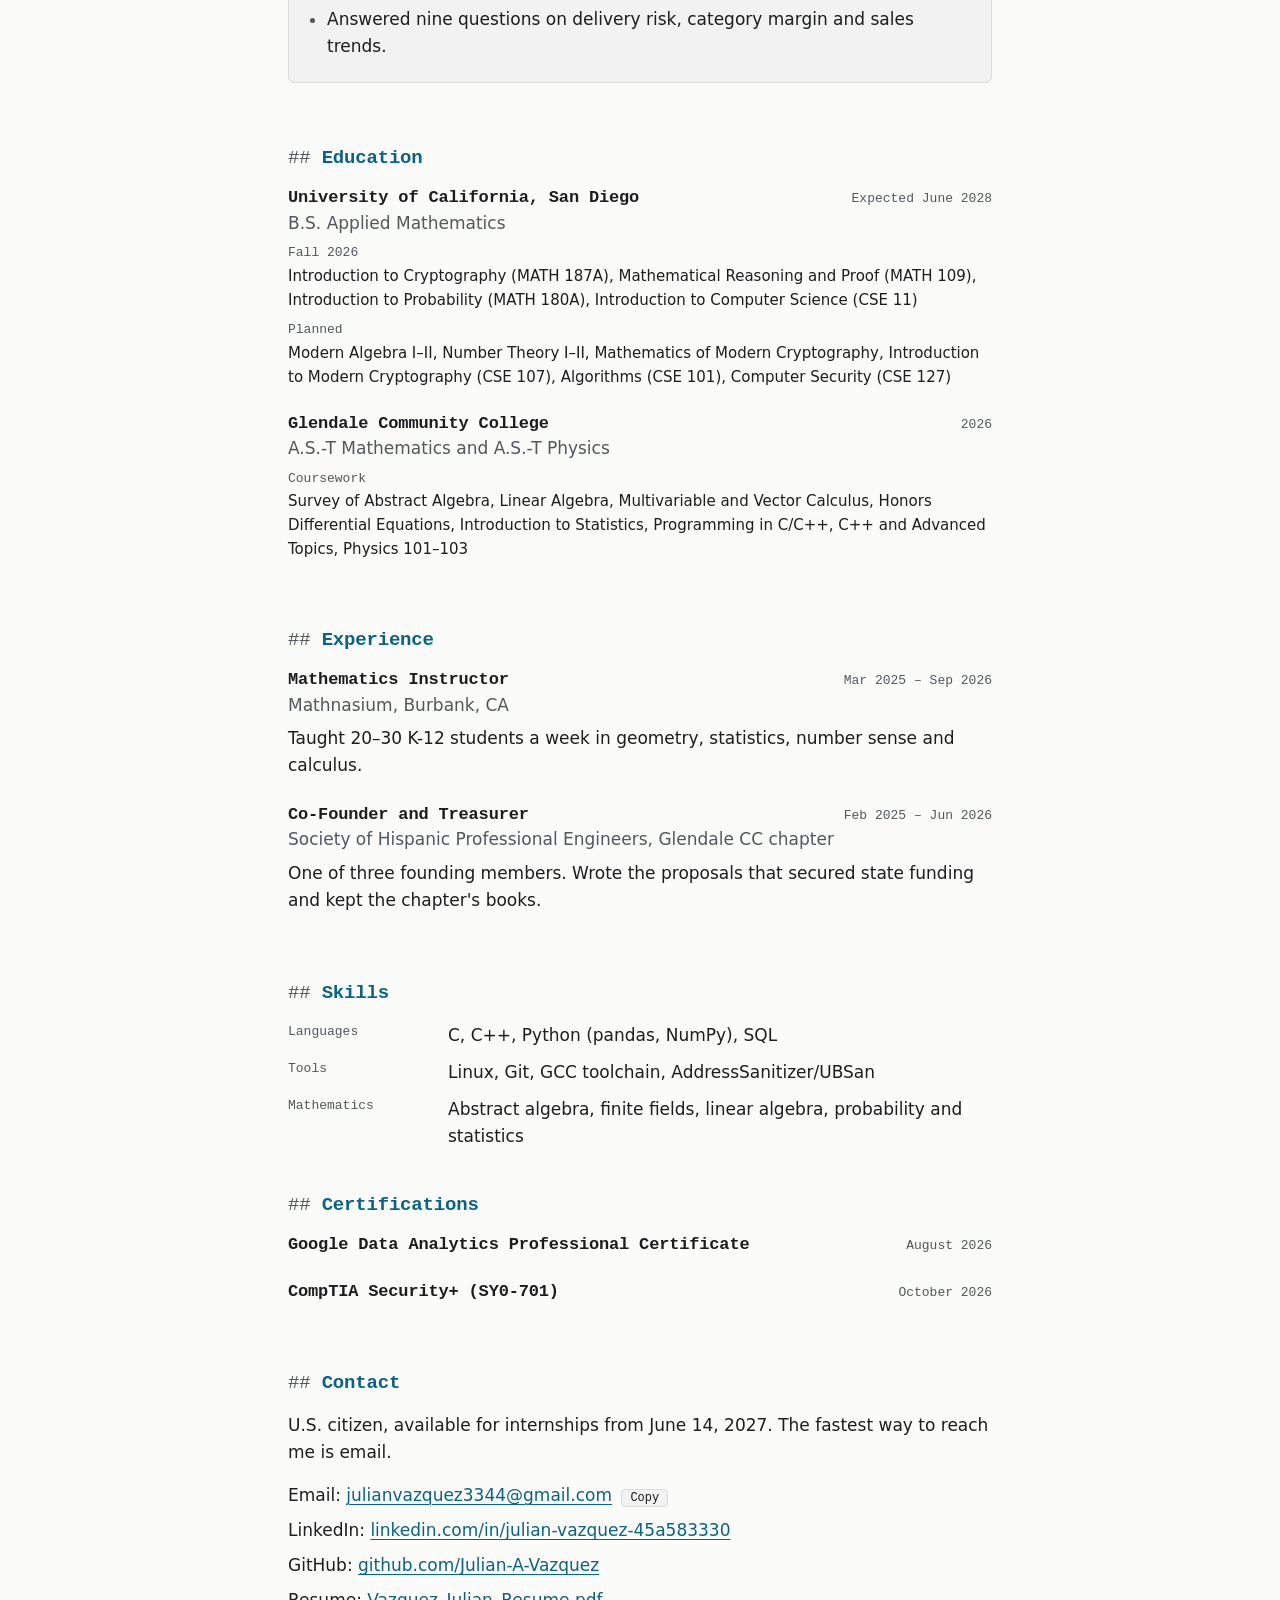
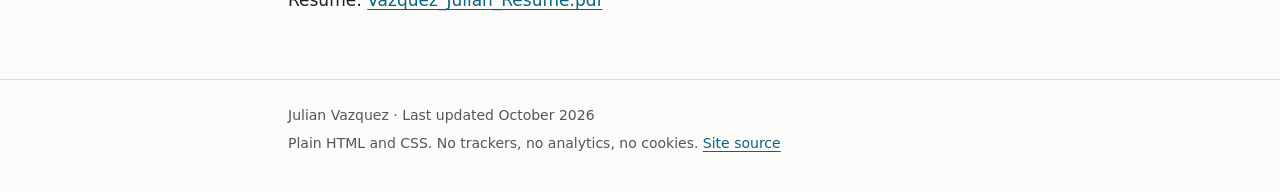
==== commit 1440271d: "Cryptopals card: challenge 7 now uses my own AES" ====
--- a/index.html
+++ b/index.html
@@ -107,7 +107,7 @@
         <p>
           Set 1 complete (challenges 1&ndash;8): hex and base64 encoding, single-byte XOR key
           recovery with English letter-frequency scoring, breaking repeating-key XOR (key length from
-          the index of coincidence across ciphertext columns), AES-128-ECB decryption, and detecting
+          the index of coincidence across ciphertext columns), AES-128-ECB decryption with my own AES, and detecting
           ECB by its repeated 16-byte blocks. Working toward Set 8; target completion June 2027.
         </p>
         <ul class="card-links">
